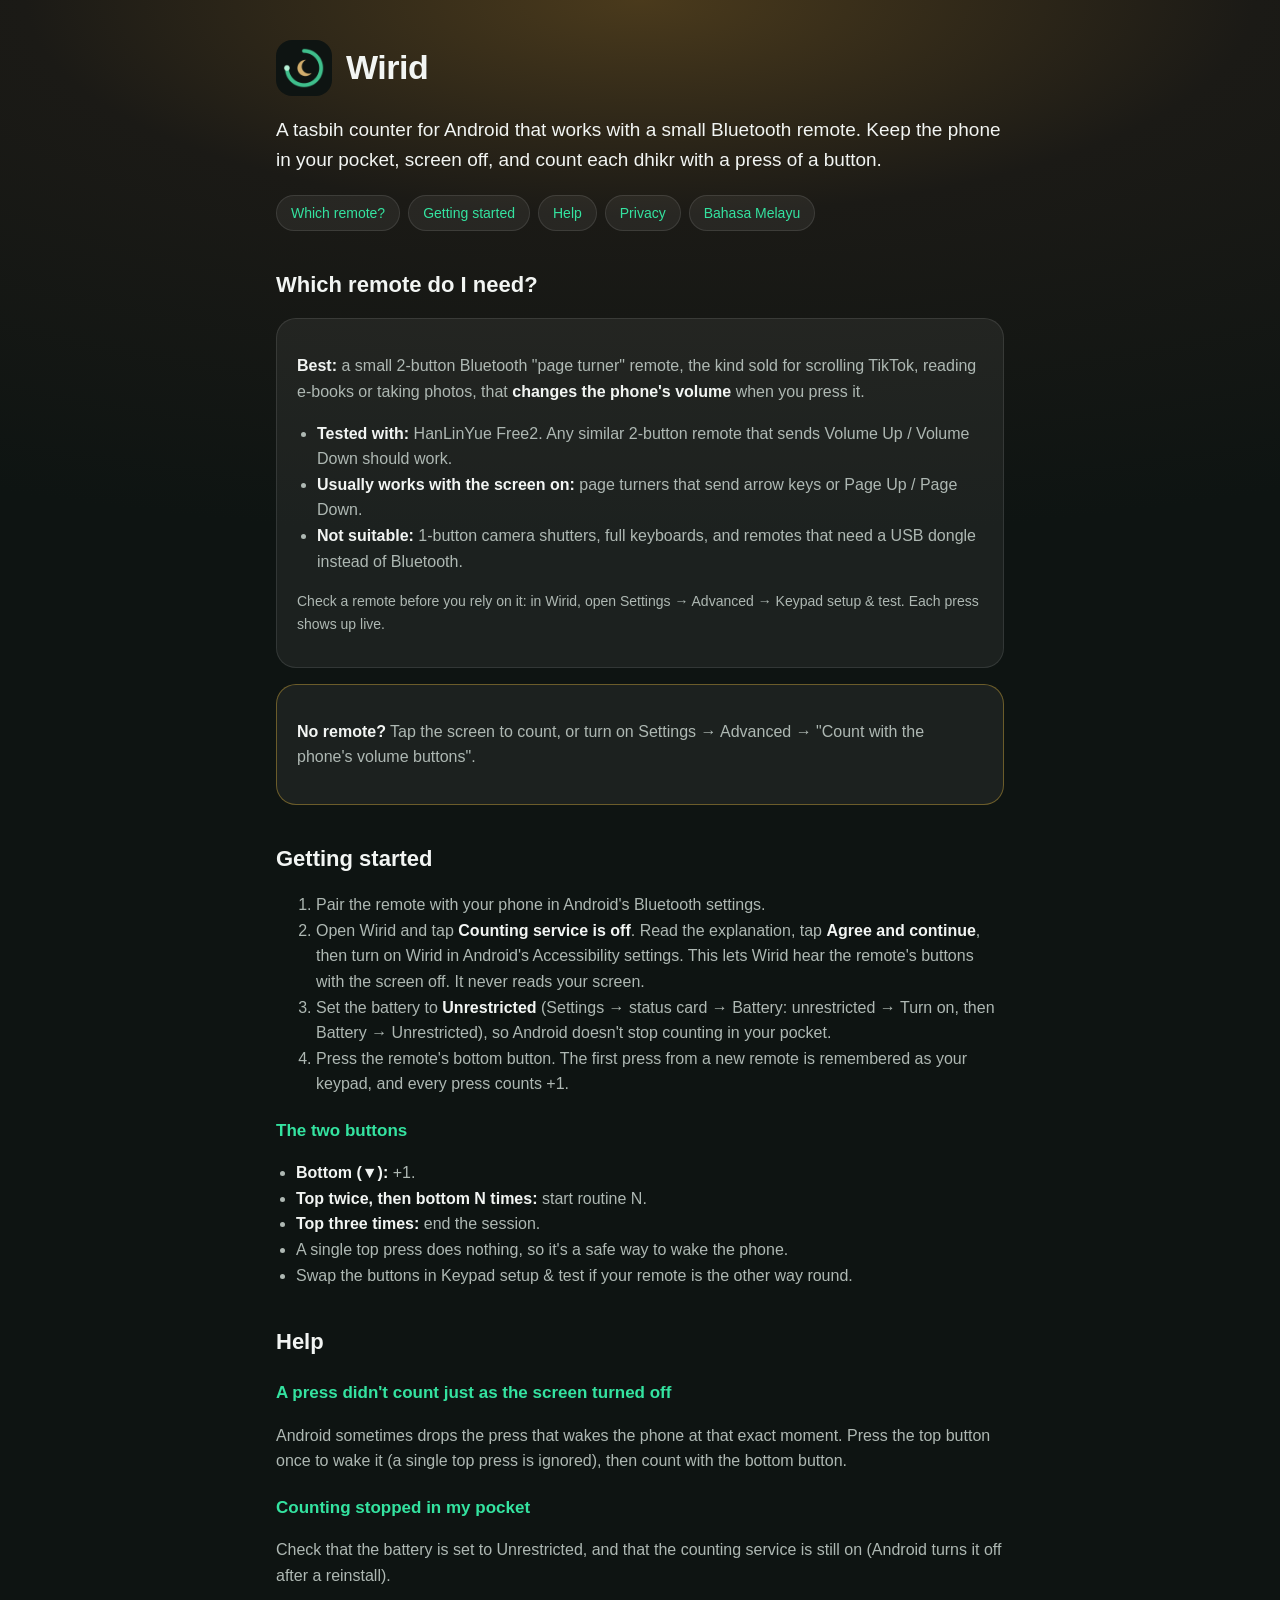
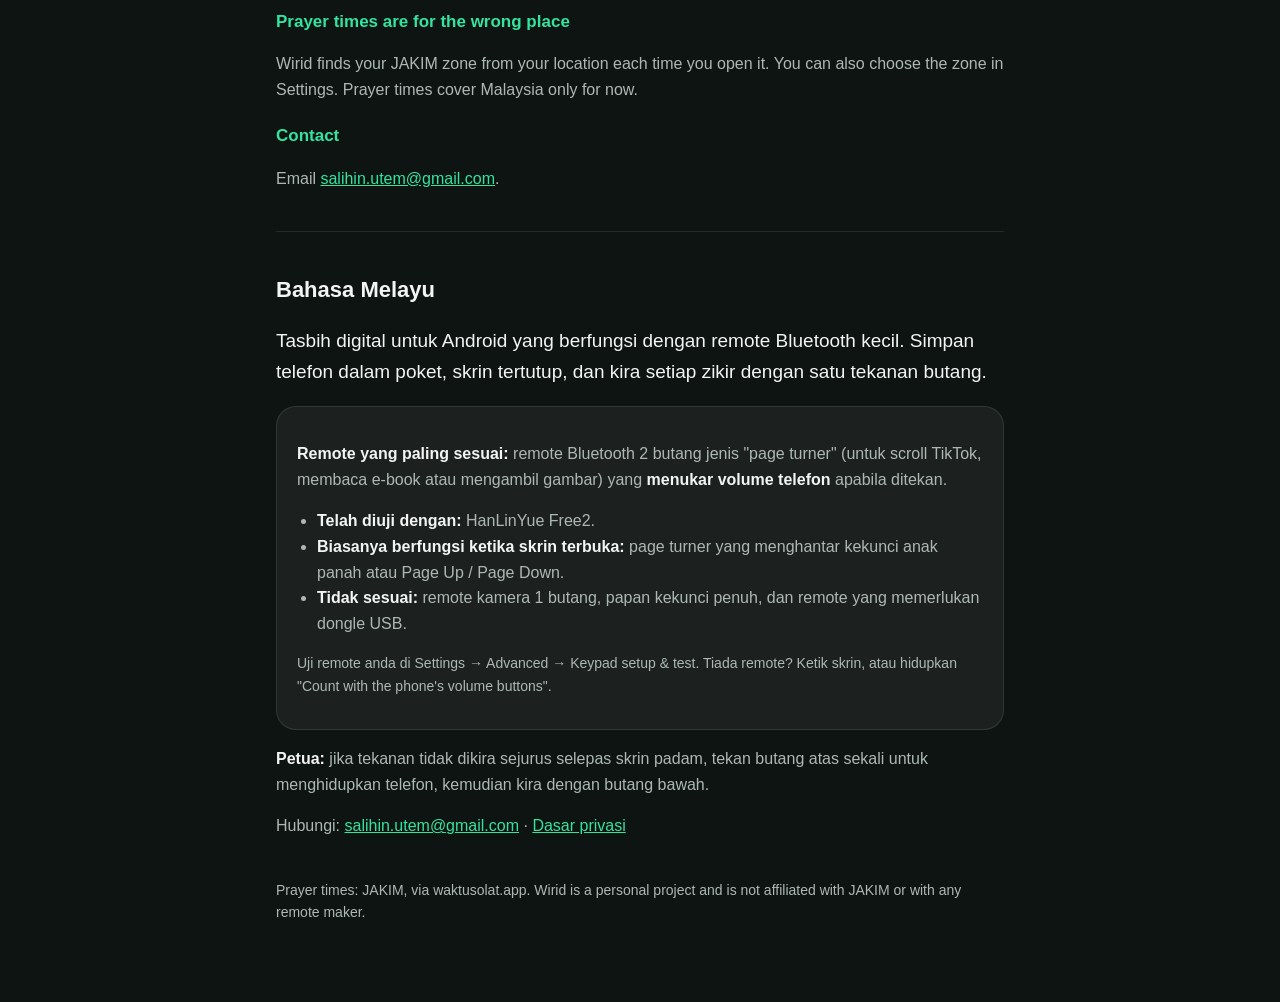
==== index.html @ 7eee6806 "Support page and privacy policy for Wirid" ====
<!doctype html>
<html lang="en">
<head>
<meta charset="utf-8">
<meta name="viewport" content="width=device-width, initial-scale=1">
<title>Wirid: remote tasbih counter</title>
<meta name="description" content="Wirid is a dhikr counter for Android that works with a small Bluetooth remote, screen off, phone in your pocket.">
<link rel="icon" href="icon.png">
<link rel="stylesheet" href="style.css">
</head>
<body>
<main>
  <header><img src="icon.png" alt=""><h1>Wirid</h1></header>
  <p class="lead">A tasbih counter for Android that works with a small Bluetooth remote. Keep the phone in your pocket, screen off, and count each dhikr with a press of a button.</p>
  <nav><a href="#remote">Which remote?</a><a href="#start">Getting started</a><a href="#help">Help</a><a href="privacy.html">Privacy</a><a href="#ms">Bahasa Melayu</a></nav>

  <h2 id="remote">Which remote do I need?</h2>
  <div class="card">
    <p><strong>Best:</strong> a small 2-button Bluetooth "page turner" remote, the kind sold for scrolling TikTok, reading e-books or taking photos, that <strong>changes the phone's volume</strong> when you press it.</p>
    <ul>
      <li><strong>Tested with:</strong> HanLinYue Free2. Any similar 2-button remote that sends Volume Up / Volume Down should work.</li>
      <li><strong>Usually works with the screen on:</strong> page turners that send arrow keys or Page Up / Page Down.</li>
      <li><strong>Not suitable:</strong> 1-button camera shutters, full keyboards, and remotes that need a USB dongle instead of Bluetooth.</li>
    </ul>
    <p class="muted">Check a remote before you rely on it: in Wirid, open Settings → Advanced → Keypad setup &amp; test. Each press shows up live.</p>
  </div>
  <div class="card gold">
    <p><strong>No remote?</strong> Tap the screen to count, or turn on Settings → Advanced → "Count with the phone's volume buttons".</p>
  </div>

  <h2 id="start">Getting started</h2>
  <ol>
    <li>Pair the remote with your phone in Android's Bluetooth settings.</li>
    <li>Open Wirid and tap <strong>Counting service is off</strong>. Read the explanation, tap <strong>Agree and continue</strong>, then turn on Wirid in Android's Accessibility settings. This lets Wirid hear the remote's buttons with the screen off. It never reads your screen.</li>
    <li>Set the battery to <strong>Unrestricted</strong> (Settings → status card → Battery: unrestricted → Turn on, then Battery → Unrestricted), so Android doesn't stop counting in your pocket.</li>
    <li>Press the remote's bottom button. The first press from a new remote is remembered as your keypad, and every press counts +1.</li>
  </ol>
  <h3>The two buttons</h3>
  <ul>
    <li><strong>Bottom (▼):</strong> +1.</li>
    <li><strong>Top twice, then bottom N times:</strong> start routine N.</li>
    <li><strong>Top three times:</strong> end the session.</li>
    <li>A single top press does nothing, so it's a safe way to wake the phone.</li>
    <li>Swap the buttons in Keypad setup &amp; test if your remote is the other way round.</li>
  </ul>

  <h2 id="help">Help</h2>
  <h3>A press didn't count just as the screen turned off</h3>
  <p>Android sometimes drops the press that wakes the phone at that exact moment. Press the top button once to wake it (a single top press is ignored), then count with the bottom button.</p>
  <h3>Counting stopped in my pocket</h3>
  <p>Check that the battery is set to Unrestricted, and that the counting service is still on (Android turns it off after a reinstall).</p>
  <h3>Prayer times are for the wrong place</h3>
  <p>Wirid finds your JAKIM zone from your location each time you open it. You can also choose the zone in Settings. Prayer times cover Malaysia only for now.</p>
  <h3>Contact</h3>
  <p>Email <a href="mailto:salihin.utem@gmail.com">salihin.utem@gmail.com</a>.</p>

  <hr>
  <h2 id="ms">Bahasa Melayu</h2>
  <p class="lead">Tasbih digital untuk Android yang berfungsi dengan remote Bluetooth kecil. Simpan telefon dalam poket, skrin tertutup, dan kira setiap zikir dengan satu tekanan butang.</p>
  <div class="card">
    <p><strong>Remote yang paling sesuai:</strong> remote Bluetooth 2 butang jenis "page turner" (untuk scroll TikTok, membaca e-book atau mengambil gambar) yang <strong>menukar volume telefon</strong> apabila ditekan.</p>
    <ul>
      <li><strong>Telah diuji dengan:</strong> HanLinYue Free2.</li>
      <li><strong>Biasanya berfungsi ketika skrin terbuka:</strong> page turner yang menghantar kekunci anak panah atau Page Up / Page Down.</li>
      <li><strong>Tidak sesuai:</strong> remote kamera 1 butang, papan kekunci penuh, dan remote yang memerlukan dongle USB.</li>
    </ul>
    <p class="muted">Uji remote anda di Settings → Advanced → Keypad setup &amp; test. Tiada remote? Ketik skrin, atau hidupkan "Count with the phone's volume buttons".</p>
  </div>
  <p><strong>Petua:</strong> jika tekanan tidak dikira sejurus selepas skrin padam, tekan butang atas sekali untuk menghidupkan telefon, kemudian kira dengan butang bawah.</p>
  <p>Hubungi: <a href="mailto:salihin.utem@gmail.com">salihin.utem@gmail.com</a> · <a href="privacy.html#ms">Dasar privasi</a></p>

  <p class="muted" style="margin-top:40px">Prayer times: JAKIM, via waktusolat.app. Wirid is a personal project and is not affiliated with JAKIM or with any remote maker.</p>
</main>
</body>
</html>
---- style.css ----
:root { --ink:#0E1412; --text:#F2F5F3; --soft:#AEB8B3; --emerald:#34E3A0; --gold:#FFC93C; --card:rgba(255,255,255,0.06); --edge:rgba(255,255,255,0.10); }
* { box-sizing:border-box; }
html { -webkit-text-size-adjust:100%; }
body { margin:0; color:var(--text); font:16px/1.6 -apple-system, "Segoe UI", Roboto, Helvetica, Arial, sans-serif;
  background: radial-gradient(120% 60% at 50% 0%, #4A3A1C 0%, #1B1A16 40%, var(--ink) 100%) fixed var(--ink); }
main { max-width:760px; margin:0 auto; padding:40px 16px 64px; }
header { display:flex; align-items:center; gap:14px; margin-bottom:8px; }
header img { width:56px; height:56px; border-radius:16px; }
h1 { font-size:34px; line-height:1.15; margin:0; letter-spacing:-0.5px; }
h2 { font-size:22px; margin:36px 0 10px; }
h3 { font-size:17px; margin:20px 0 6px; color:var(--emerald); }
p, li { color:var(--soft); }
strong { color:var(--text); }
a { color:var(--emerald); }
.lead { font-size:19px; color:var(--text); }
.card { background:var(--card); border:1px solid var(--edge); border-radius:20px; padding:18px 20px; margin:16px 0; }
.card.gold { border-color:rgba(255,201,60,0.35); }
ul { padding-left:20px; }
.muted { font-size:14px; color:var(--soft); }
nav { margin:12px 0 24px; display:flex; flex-wrap:wrap; gap:8px; }
nav a { padding:6px 14px; border-radius:999px; background:var(--card); border:1px solid var(--edge); text-decoration:none; font-size:14px; }
hr { border:0; border-top:1px solid var(--edge); margin:40px 0; }
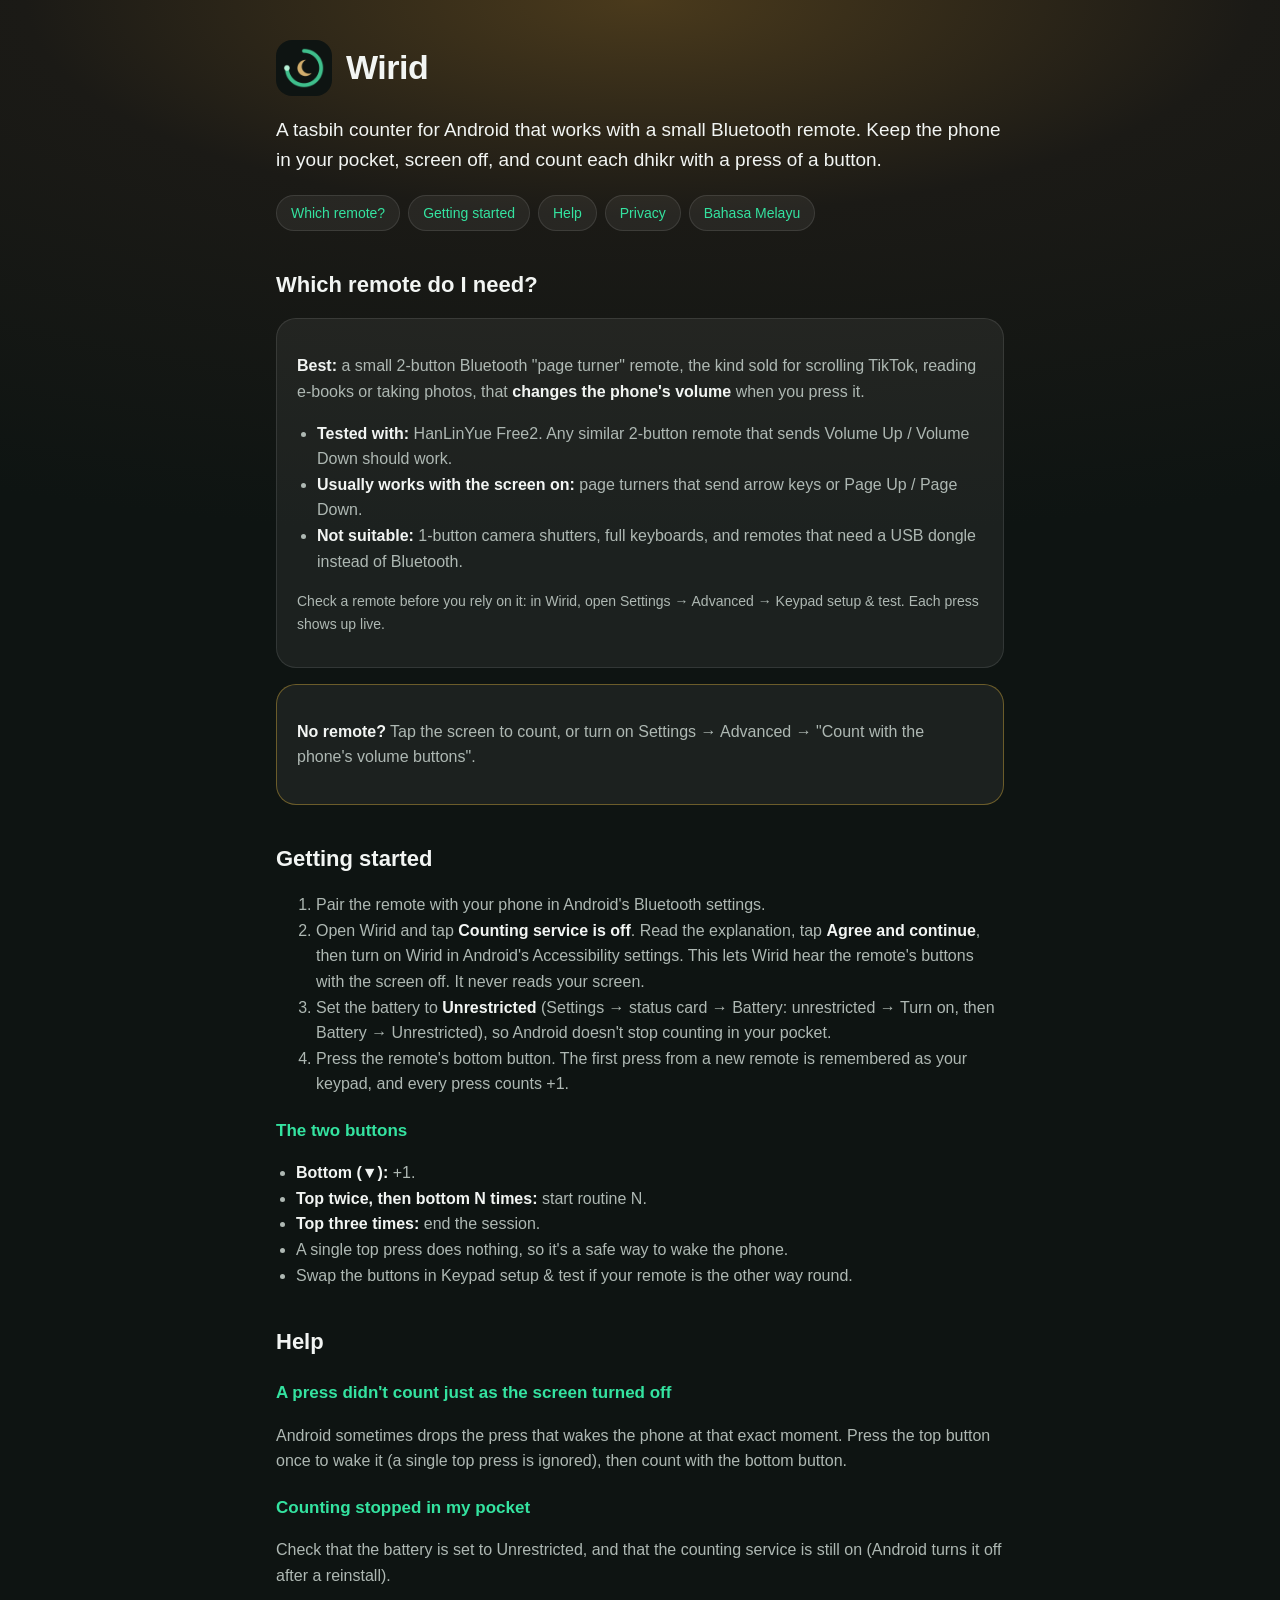
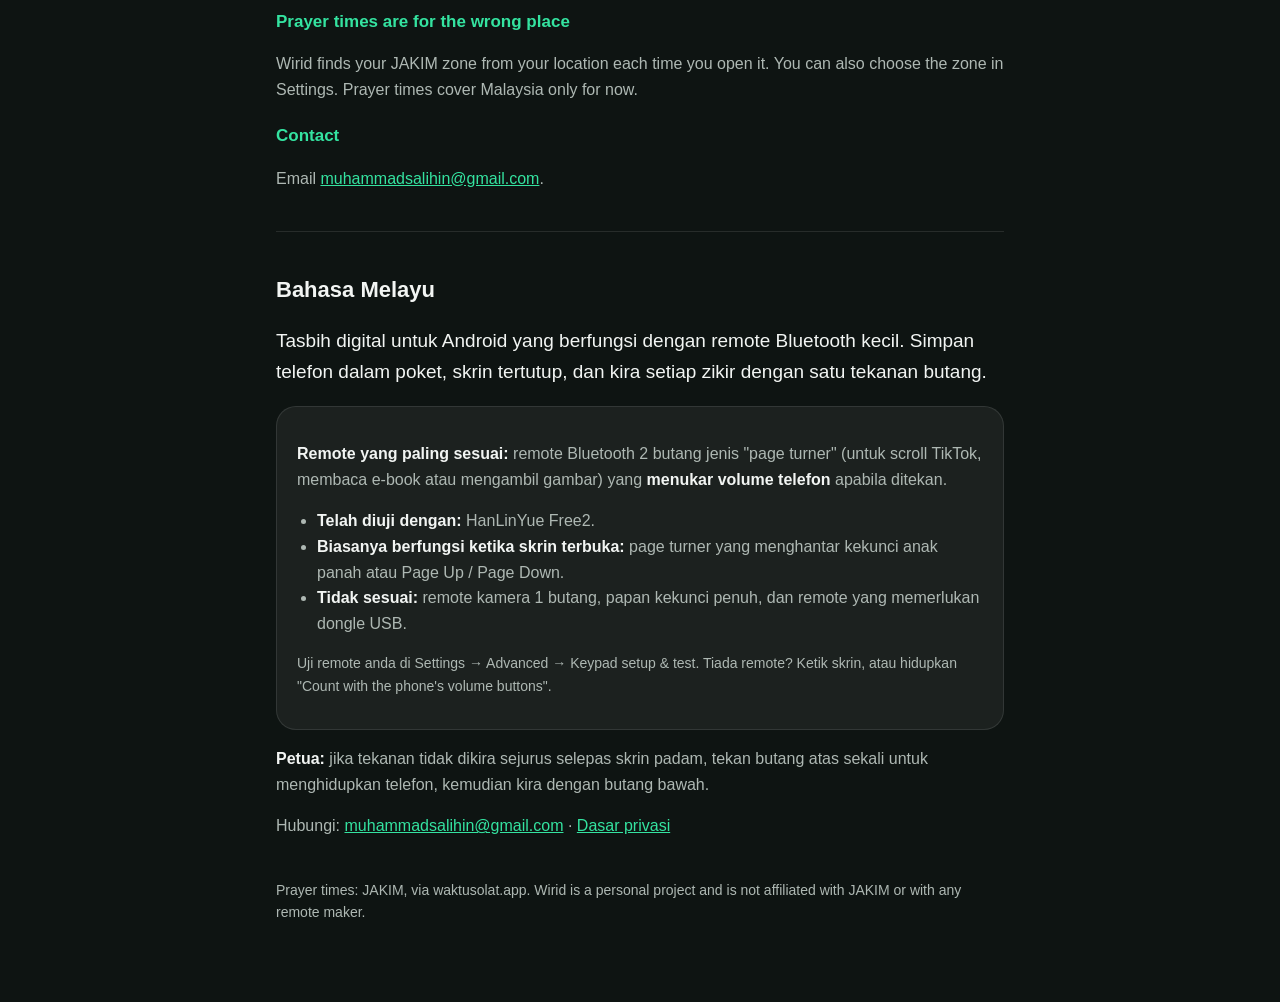
==== commit f4f5e36a: "Contact email" ====
--- a/index.html
+++ b/index.html
@@ -52,7 +52,7 @@
   <h3>Prayer times are for the wrong place</h3>
   <p>Wirid finds your JAKIM zone from your location each time you open it. You can also choose the zone in Settings. Prayer times cover Malaysia only for now.</p>
   <h3>Contact</h3>
-  <p>Email <a href="mailto:salihin.utem@gmail.com">salihin.utem@gmail.com</a>.</p>
+  <p>Email <a href="mailto:muhammadsalihin@gmail.com">muhammadsalihin@gmail.com</a>.</p>
 
   <hr>
   <h2 id="ms">Bahasa Melayu</h2>
@@ -67,7 +67,7 @@
     <p class="muted">Uji remote anda di Settings → Advanced → Keypad setup &amp; test. Tiada remote? Ketik skrin, atau hidupkan "Count with the phone's volume buttons".</p>
   </div>
   <p><strong>Petua:</strong> jika tekanan tidak dikira sejurus selepas skrin padam, tekan butang atas sekali untuk menghidupkan telefon, kemudian kira dengan butang bawah.</p>
-  <p>Hubungi: <a href="mailto:salihin.utem@gmail.com">salihin.utem@gmail.com</a> · <a href="privacy.html#ms">Dasar privasi</a></p>
+  <p>Hubungi: <a href="mailto:muhammadsalihin@gmail.com">muhammadsalihin@gmail.com</a> · <a href="privacy.html#ms">Dasar privasi</a></p>
 
   <p class="muted" style="margin-top:40px">Prayer times: JAKIM, via waktusolat.app. Wirid is a personal project and is not affiliated with JAKIM or with any remote maker.</p>
 </main>
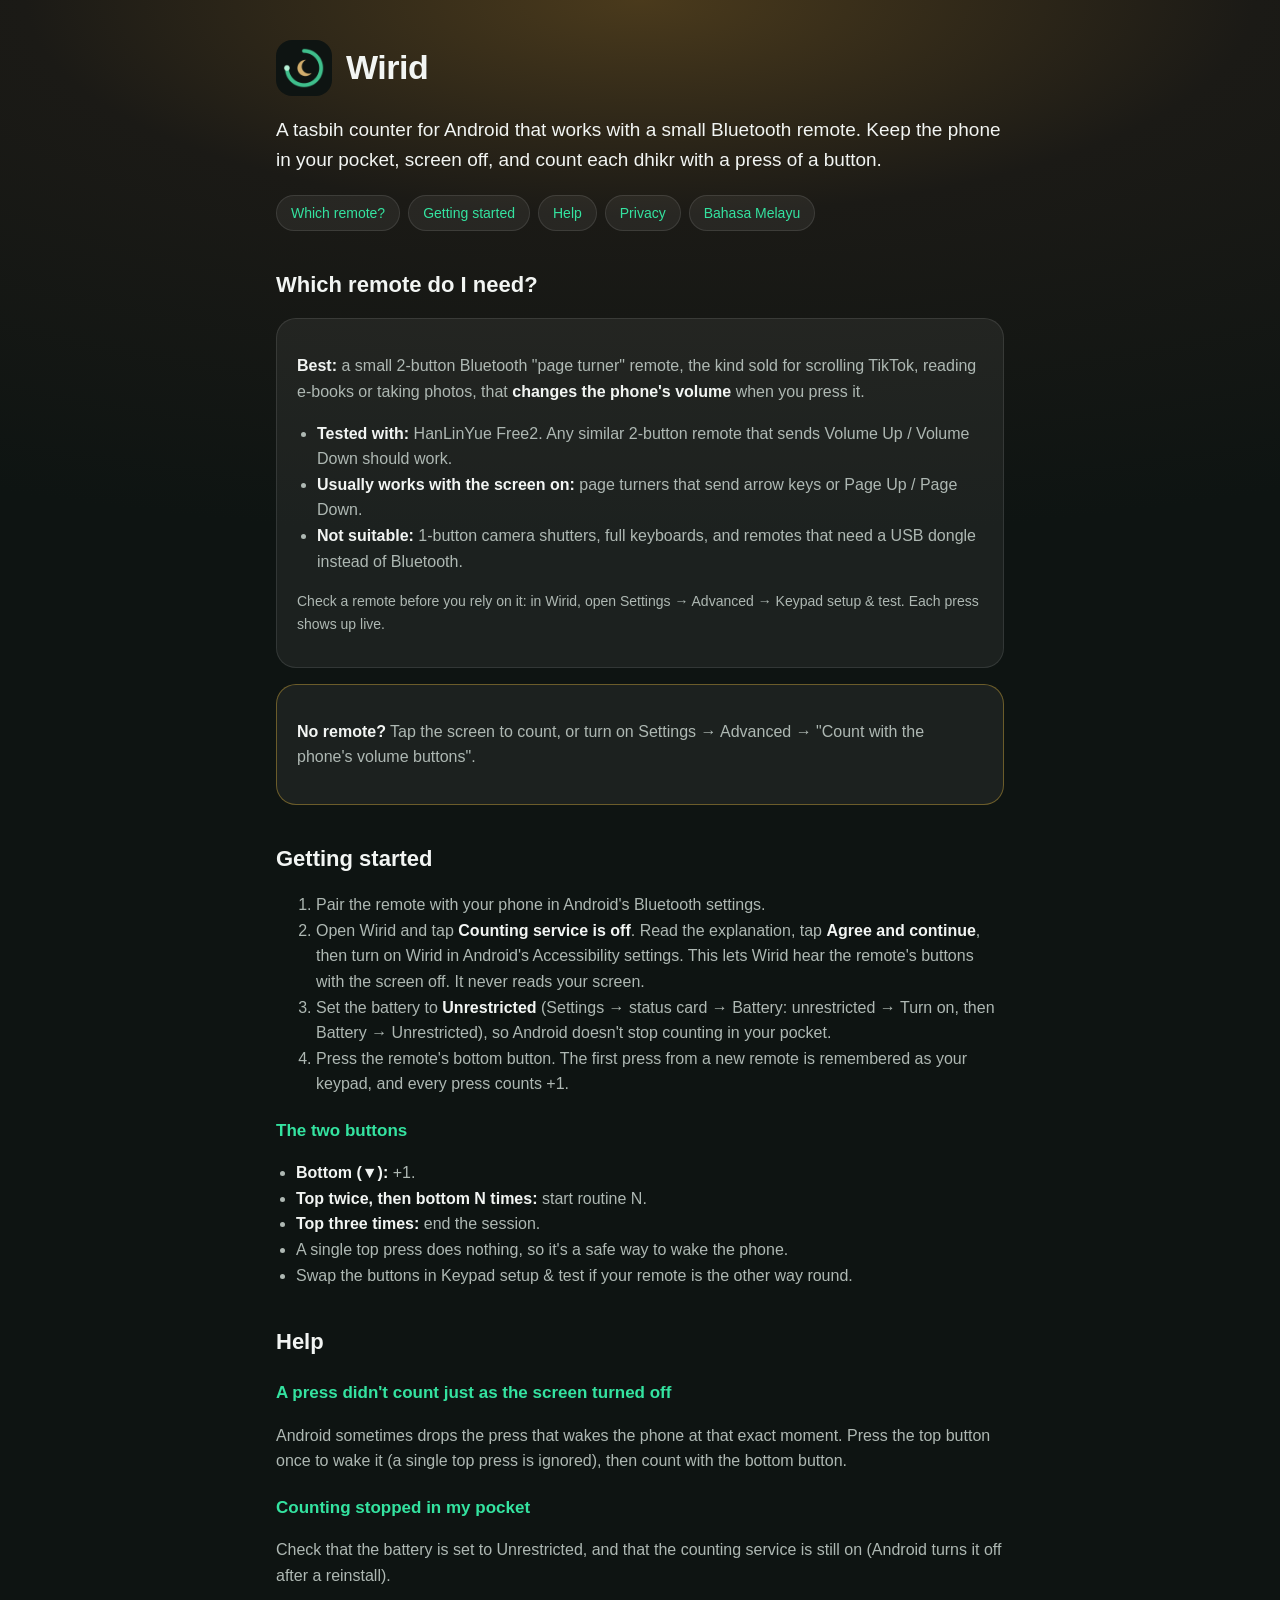
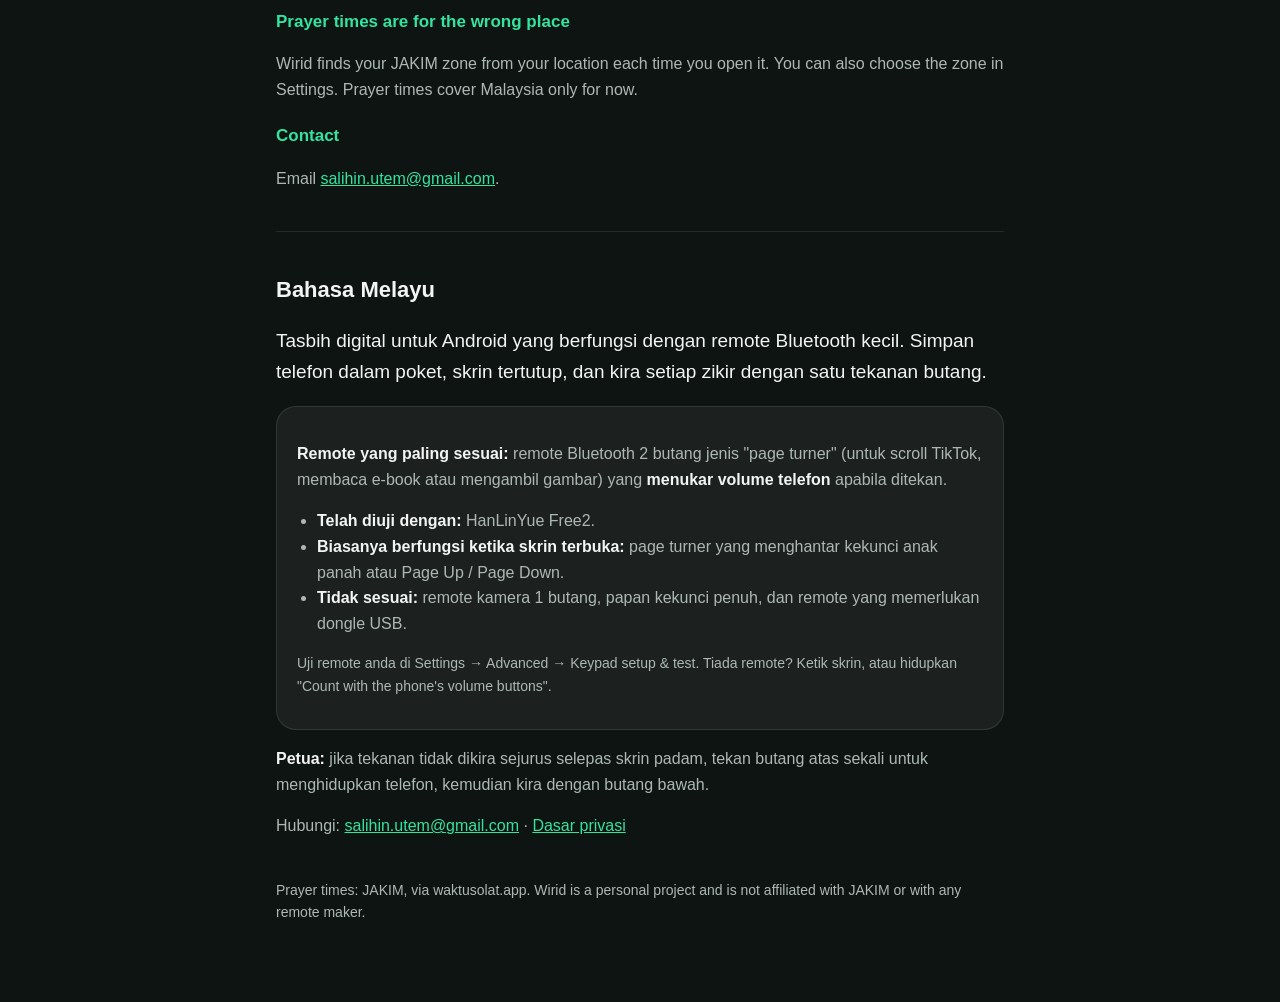
==== commit 26a2d68b: "Contact email" ====
--- a/index.html
+++ b/index.html
@@ -52,7 +52,7 @@
   <h3>Prayer times are for the wrong place</h3>
   <p>Wirid finds your JAKIM zone from your location each time you open it. You can also choose the zone in Settings. Prayer times cover Malaysia only for now.</p>
   <h3>Contact</h3>
-  <p>Email <a href="mailto:muhammadsalihin@gmail.com">muhammadsalihin@gmail.com</a>.</p>
+  <p>Email <a href="mailto:salihin.utem@gmail.com">salihin.utem@gmail.com</a>.</p>
 
   <hr>
   <h2 id="ms">Bahasa Melayu</h2>
@@ -67,7 +67,7 @@
     <p class="muted">Uji remote anda di Settings → Advanced → Keypad setup &amp; test. Tiada remote? Ketik skrin, atau hidupkan "Count with the phone's volume buttons".</p>
   </div>
   <p><strong>Petua:</strong> jika tekanan tidak dikira sejurus selepas skrin padam, tekan butang atas sekali untuk menghidupkan telefon, kemudian kira dengan butang bawah.</p>
-  <p>Hubungi: <a href="mailto:muhammadsalihin@gmail.com">muhammadsalihin@gmail.com</a> · <a href="privacy.html#ms">Dasar privasi</a></p>
+  <p>Hubungi: <a href="mailto:salihin.utem@gmail.com">salihin.utem@gmail.com</a> · <a href="privacy.html#ms">Dasar privasi</a></p>
 
   <p class="muted" style="margin-top:40px">Prayer times: JAKIM, via waktusolat.app. Wirid is a personal project and is not affiliated with JAKIM or with any remote maker.</p>
 </main>
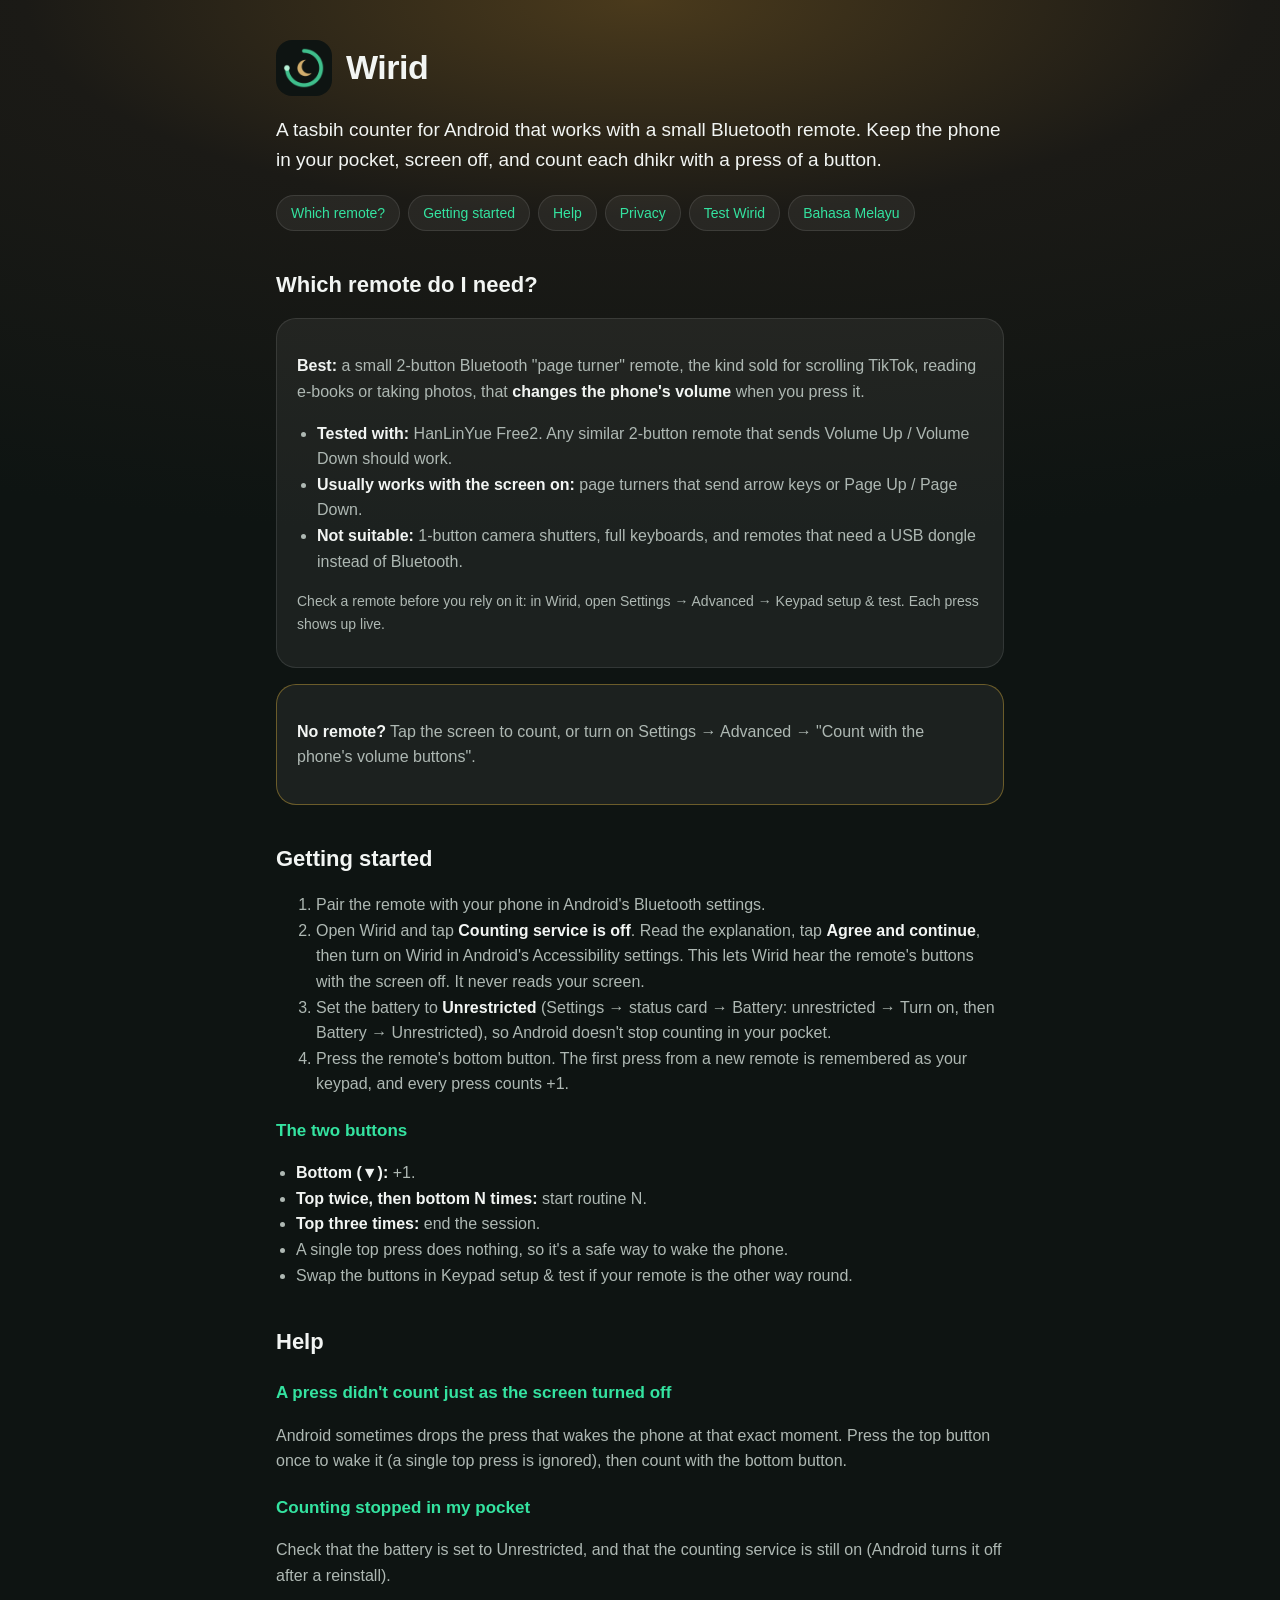
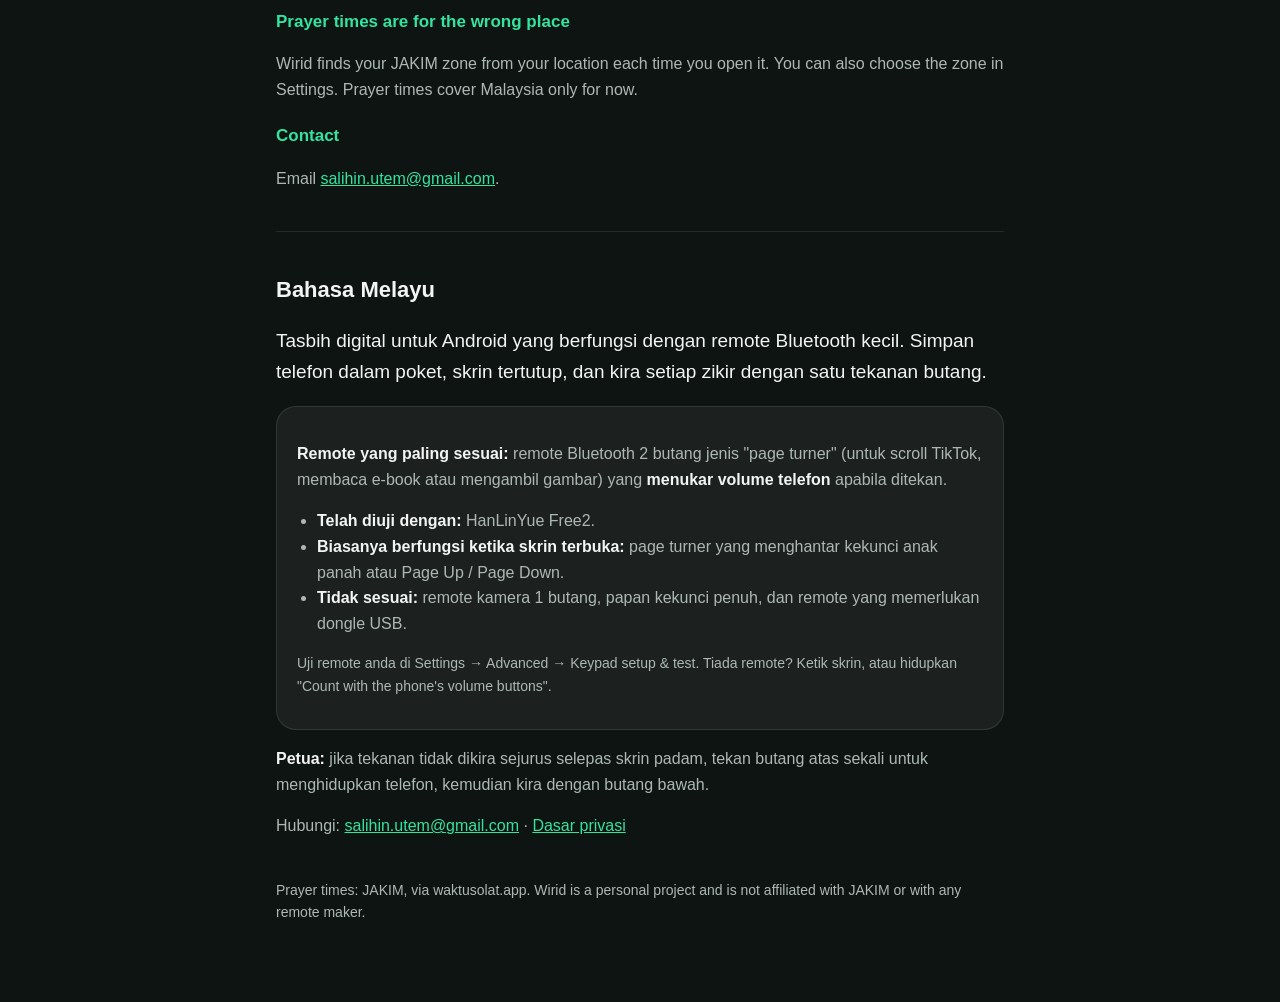
==== commit 357a21e1: "Testers page" ====
--- a/index.html
+++ b/index.html
@@ -12,7 +12,7 @@
 <main>
   <header><img src="icon.png" alt=""><h1>Wirid</h1></header>
   <p class="lead">A tasbih counter for Android that works with a small Bluetooth remote. Keep the phone in your pocket, screen off, and count each dhikr with a press of a button.</p>
-  <nav><a href="#remote">Which remote?</a><a href="#start">Getting started</a><a href="#help">Help</a><a href="privacy.html">Privacy</a><a href="#ms">Bahasa Melayu</a></nav>
+  <nav><a href="#remote">Which remote?</a><a href="#start">Getting started</a><a href="#help">Help</a><a href="privacy.html">Privacy</a><a href="testers.html">Test Wirid</a><a href="#ms">Bahasa Melayu</a></nav>
 
   <h2 id="remote">Which remote do I need?</h2>
   <div class="card">
